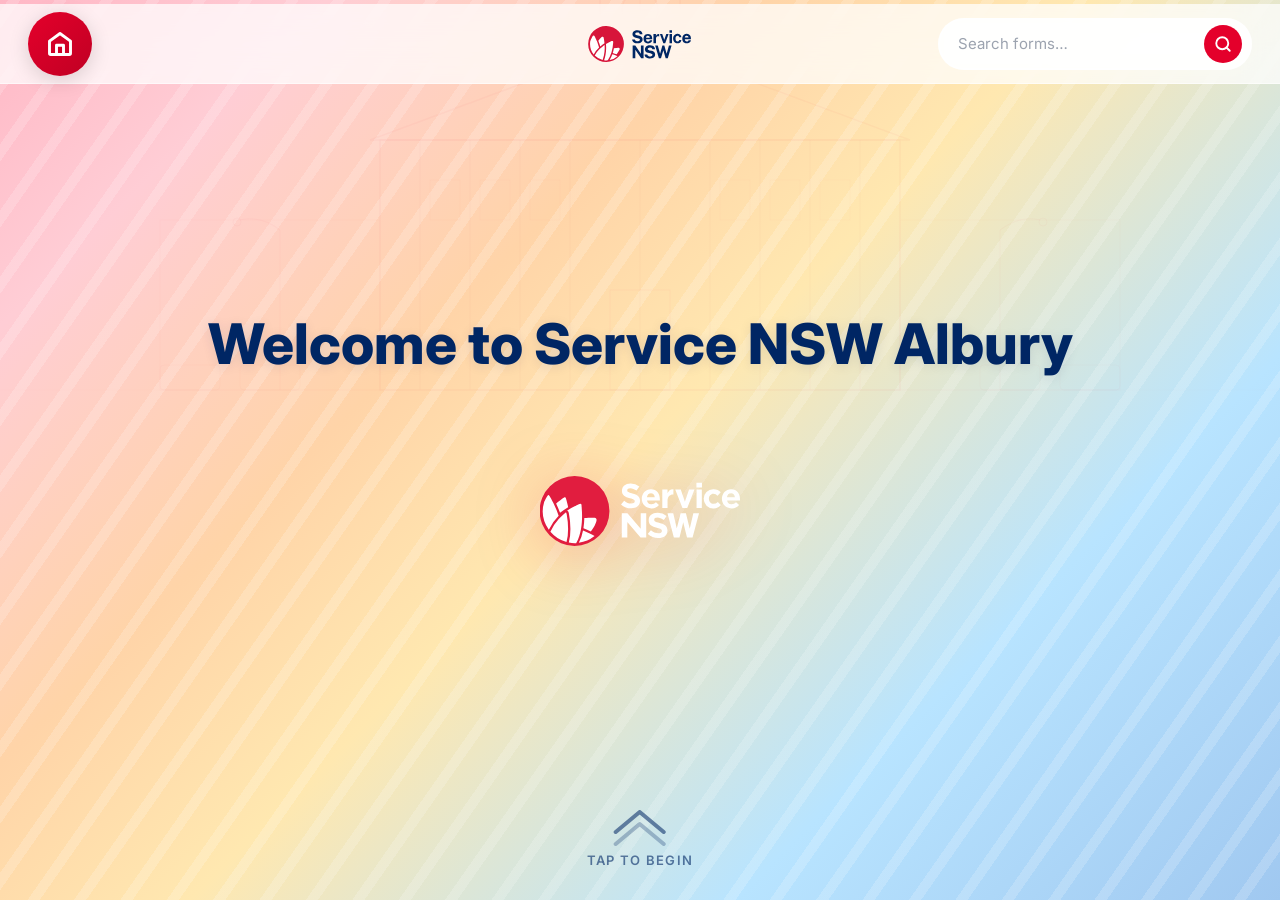
==== index.html @ eb4f303e "Replace hand-drawn SVG logos with official Service NSW assets - assets/service-nsw-logo.svg: compact" ====
<!DOCTYPE html>
<html lang="en">
<head>
  <meta charset="UTF-8">
  <meta name="viewport" content="width=device-width, initial-scale=1.0, maximum-scale=1.0, user-scalable=no">
  <title>Service NSW Kiosk</title>
  <link rel="preconnect" href="https://fonts.googleapis.com">
  <link href="https://fonts.googleapis.com/css2?family=Inter:wght@400;500;600;700;800&display=swap" rel="stylesheet">
  <link rel="stylesheet" href="css/kiosk.css">
</head>
<body class="welcome-page">

  <!-- ── HEADER ── -->
  <header class="kiosk-header">
    <div class="header-left">
      <button class="btn-nav btn-home" onclick="goHome()" aria-label="Home">
        <svg width="22" height="22" viewBox="0 0 24 24" fill="none" stroke="white" stroke-width="2.5" stroke-linecap="round" stroke-linejoin="round">
          <path d="M3 9.5L12 3l9 6.5V20a1 1 0 01-1 1H4a1 1 0 01-1-1V9.5z"/>
          <polyline points="9,21 9,13 15,13 15,21"/>
        </svg>
      </button>
    </div>
    <div class="header-center">
      <div class="nsw-logo-lockup">
        <img src="assets/service-nsw-logo.svg" alt="Service NSW" class="nsw-logo-img" height="36">
      </div>
    </div>
    <div class="header-right">
      <div class="search-bar">
        <input type="text" class="search-input" placeholder="Search forms…" id="welcomeSearch" onkeydown="handleWelcomeSearch(event)">
        <button class="search-btn" onclick="handleWelcomeSearch({key:'Enter'})" aria-label="Search">
          <svg width="18" height="18" viewBox="0 0 24 24" fill="none" stroke="currentColor" stroke-width="2.5" stroke-linecap="round" stroke-linejoin="round">
            <circle cx="11" cy="11" r="8"/><line x1="21" y1="21" x2="16.65" y2="16.65"/>
          </svg>
        </button>
      </div>
    </div>
  </header>

  <!-- ── WELCOME SCREEN ── -->
  <main class="welcome-screen" id="welcomeMain">

    <!-- Landmark SVG background illustration -->
    <div class="landmark-bg" id="landmarkBg">
      <svg class="landmark-svg" viewBox="0 0 1280 500" xmlns="http://www.w3.org/2000/svg" aria-hidden="true">
        <!-- Generic government building / landmark line art -->
        <!-- Main building body -->
        <rect x="380" y="220" width="520" height="250" fill="none" stroke="#E4002B" stroke-width="1.5" opacity="0.25"/>
        <!-- Columns -->
        <line x1="420" y1="220" x2="420" y2="470" stroke="#E4002B" stroke-width="1" opacity="0.2"/>
        <line x1="470" y1="220" x2="470" y2="470" stroke="#E4002B" stroke-width="1" opacity="0.2"/>
        <line x1="520" y1="220" x2="520" y2="470" stroke="#E4002B" stroke-width="1" opacity="0.2"/>
        <line x1="570" y1="220" x2="570" y2="470" stroke="#E4002B" stroke-width="1" opacity="0.2"/>
        <line x1="640" y1="220" x2="640" y2="470" stroke="#E4002B" stroke-width="1" opacity="0.2"/>
        <line x1="710" y1="220" x2="710" y2="470" stroke="#E4002B" stroke-width="1" opacity="0.2"/>
        <line x1="760" y1="220" x2="760" y2="470" stroke="#E4002B" stroke-width="1" opacity="0.2"/>
        <line x1="810" y1="220" x2="810" y2="470" stroke="#E4002B" stroke-width="1" opacity="0.2"/>
        <line x1="860" y1="220" x2="860" y2="470" stroke="#E4002B" stroke-width="1" opacity="0.2"/>
        <!-- Roof / pediment -->
        <polygon points="370,220 640,120 910,220" fill="none" stroke="#E4002B" stroke-width="1.5" opacity="0.25"/>
        <!-- Clock tower -->
        <rect x="600" y="60" width="80" height="60" fill="none" stroke="#E4002B" stroke-width="1.5" opacity="0.3"/>
        <circle cx="640" cy="90" r="18" fill="none" stroke="#E4002B" stroke-width="1.2" opacity="0.3"/>
        <line x1="640" y1="78" x2="640" y2="90" stroke="#E4002B" stroke-width="1" opacity="0.3"/>
        <line x1="640" y1="90" x2="650" y2="90" stroke="#E4002B" stroke-width="1" opacity="0.3"/>
        <rect x="625" y="30" width="30" height="30" fill="none" stroke="#E4002B" stroke-width="1" opacity="0.25"/>
        <polygon points="625,30 640,10 655,30" fill="none" stroke="#E4002B" stroke-width="1" opacity="0.25"/>
        <!-- Windows -->
        <rect x="430" y="260" width="30" height="40" fill="none" stroke="#E4002B" stroke-width="1" opacity="0.18"/>
        <rect x="480" y="260" width="30" height="40" fill="none" stroke="#E4002B" stroke-width="1" opacity="0.18"/>
        <rect x="530" y="260" width="30" height="40" fill="none" stroke="#E4002B" stroke-width="1" opacity="0.18"/>
        <rect x="720" y="260" width="30" height="40" fill="none" stroke="#E4002B" stroke-width="1" opacity="0.18"/>
        <rect x="770" y="260" width="30" height="40" fill="none" stroke="#E4002B" stroke-width="1" opacity="0.18"/>
        <rect x="820" y="260" width="30" height="40" fill="none" stroke="#E4002B" stroke-width="1" opacity="0.18"/>
        <!-- Door -->
        <rect x="610" y="370" width="60" height="100" fill="none" stroke="#E4002B" stroke-width="1.2" opacity="0.25"/>
        <!-- Side wings -->
        <rect x="160" y="300" width="220" height="170" fill="none" stroke="#E4002B" stroke-width="1" opacity="0.15"/>
        <rect x="900" y="300" width="220" height="170" fill="none" stroke="#E4002B" stroke-width="1" opacity="0.15"/>
        <!-- Ground line -->
        <line x1="0" y1="470" x2="1280" y2="470" stroke="#E4002B" stroke-width="1" opacity="0.1"/>
        <!-- Street lamp left -->
        <line x1="280" y1="310" x2="280" y2="470" stroke="#E4002B" stroke-width="1.2" opacity="0.2"/>
        <path d="M280 310 Q260 295 240 300" fill="none" stroke="#E4002B" stroke-width="1.2" opacity="0.2"/>
        <circle cx="237" cy="302" r="4" fill="none" stroke="#E4002B" stroke-width="1" opacity="0.2"/>
        <!-- Street lamp right -->
        <line x1="1000" y1="310" x2="1000" y2="470" stroke="#E4002B" stroke-width="1.2" opacity="0.2"/>
        <path d="M1000 310 Q1020 295 1040 300" fill="none" stroke="#E4002B" stroke-width="1.2" opacity="0.2"/>
        <circle cx="1043" cy="302" r="4" fill="none" stroke="#E4002B" stroke-width="1" opacity="0.2"/>
        <!-- Cars parked -->
        <rect x="160" y="445" width="60" height="25" rx="4" fill="none" stroke="#E4002B" stroke-width="1" opacity="0.15"/>
        <rect x="240" y="445" width="60" height="25" rx="4" fill="none" stroke="#E4002B" stroke-width="1" opacity="0.15"/>
        <rect x="980" y="445" width="60" height="25" rx="4" fill="none" stroke="#E4002B" stroke-width="1" opacity="0.15"/>
        <rect x="1060" y="445" width="60" height="25" rx="4" fill="none" stroke="#E4002B" stroke-width="1" opacity="0.15"/>
      </svg>
    </div>

    <div class="welcome-content">
      <h1 class="welcome-heading" id="welcomeHeading">Welcome to Service NSW</h1>

      <!-- Service NSW large logo -->
      <div class="welcome-logo-wrap">
        <img src="assets/service-nsw-logo-full.svg" alt="Service NSW" class="welcome-logo" width="320">
      </div>
    </div>

    <!-- Swipe up / tap chevron CTA -->
    <div class="chevron-cta" id="chevronCta" onclick="goToCategories()" role="button" tabindex="0" aria-label="Tap to browse forms">
      <svg class="chevron-icon" width="56" height="48" viewBox="0 0 56 48">
        <polyline points="4,32 28,12 52,32" fill="none" stroke="#002664" stroke-width="4" stroke-linecap="round" stroke-linejoin="round"/>
        <polyline points="4,44 28,24 52,44" fill="none" stroke="#002664" stroke-width="4" stroke-linecap="round" stroke-linejoin="round" opacity="0.5"/>
      </svg>
      <span class="chevron-label">Tap to begin</span>
    </div>

  </main>

  <script src="config.js"></script>
  <script src="js/kiosk.js"></script>
  <script>
    // Set branch name from config
    const branchName = (typeof CONFIG !== 'undefined' && CONFIG.branchName) ? CONFIG.branchName : '';
    document.getElementById('welcomeHeading').textContent =
      'Welcome to Service NSW' + (branchName ? ' ' + branchName : '');
    document.title = 'Service NSW Kiosk' + (branchName ? ' — ' + branchName : '');

    // Idle timer — reset to this page after 60s inactivity
    setupIdleTimer(
      (typeof CONFIG !== 'undefined' ? CONFIG.idleTimeoutWelcome : 60000),
      () => { /* already on welcome */ }
    );

    // Swipe up to proceed
    setupSwipeUp(goToCategories);

    // Chevron keyboard
    document.getElementById('chevronCta').addEventListener('keydown', e => {
      if (e.key === 'Enter' || e.key === ' ') goToCategories();
    });

    function goToCategories() {
      window.location.href = 'categories.html';
    }

    function handleWelcomeSearch(e) {
      if (e.key === 'Enter') {
        const q = document.getElementById('welcomeSearch').value.trim();
        if (q) window.location.href = 'categories.html?q=' + encodeURIComponent(q);
        else goToCategories();
      }
    }

    applyRipples();
  </script>
</body>
</html>
---- css/kiosk.css ----
/* ==========================================================================
   kiosk.css — Service NSW Kiosk Touchscreen Styles
   Optimised for 1280×800 landscape touchscreen displays
   Screens: index.html (Welcome), categories.html, forms.html, qr.html
   ========================================================================== */

/* Google Fonts — Inter */
@import url('https://fonts.googleapis.com/css2?family=Inter:wght@400;500;600;700;800;900&display=swap');

/* --------------------------------------------------------------------------
   1. CSS Variables & Reset
   -------------------------------------------------------------------------- */
:root {
  --red:        #E4002B;
  --navy:       #002664;
  --white:      #ffffff;
  --light-gray: #f5f5f5;
  --mid-gray:   #e0e0e0;
  --text-dark:  #1a1a1a;
  --shadow:     0 4px 20px rgba(0,0,0,0.15);
  --shadow-lg:  0 8px 40px rgba(0,0,0,0.22);
  --radius:     16px;
  --radius-sm:  8px;
  --transition: 0.3s ease;

  /* Derived aliases kept for compatibility */
  --radius-card: var(--radius);
  --radius-btn:  28px;
  --gray:        #9CA3AF;
}

*,
*::before,
*::after {
  box-sizing: border-box;
  margin: 0;
  padding: 0;
}

html,
body {
  width: 100vw;
  height: 100vh;
  overflow: hidden;
  font-family: 'Inter', system-ui, -apple-system, sans-serif;
  -webkit-font-smoothing: antialiased;
  -moz-osx-font-smoothing: grayscale;
}

/* --------------------------------------------------------------------------
   2. Gradient Background
   Pastel pink → peach → yellow → sky-blue diagonal,
   with a diagonal semi-transparent stripe ray overlay.
   -------------------------------------------------------------------------- */
body,
.kiosk-bg {
  background:
    /* Diagonal ray/stripe overlay */
    repeating-linear-gradient(
      -55deg,
      transparent          0px,
      transparent          28px,
      rgba(255,255,255,0.18) 28px,
      rgba(255,255,255,0.18) 38px
    ),
    /* Main pastel gradient */
    linear-gradient(
      135deg,
      #FFB7C5  0%,
      #FFCDD5 15%,
      #FFD4A8 35%,
      #FFE8B0 50%,
      #B8E4FF 75%,
      #A0C8F0 100%
    );
}

.kiosk-bg {
  position: fixed;
  inset: 0;
  z-index: -1;
}

/* --------------------------------------------------------------------------
   3. Idle Countdown Bar
   Full-width thin red progress bar pinned to the very top of the viewport.
   JS sets --idle-pct (0–100) to drive the shrink animation.
   -------------------------------------------------------------------------- */
.idle-bar {
  position: fixed;
  top: 0;
  left: 0;
  right: 0;
  height: 4px;
  background: rgba(0,0,0,0.08);
  z-index: 9999;
  overflow: hidden;
}

.idle-bar-fill {
  height: 100%;
  background: var(--red);
  width: 100%;                         /* JS shrinks this via inline style    */
  transition: width linear;
  border-radius: 0 2px 2px 0;
}

/* --------------------------------------------------------------------------
   4. Header
   Fixed frosted-glass bar: left nav group | centre logo | right search
   -------------------------------------------------------------------------- */
.kiosk-header {
  position: fixed;
  top: 4px;            /* sits below the idle bar */
  left: 0;
  right: 0;
  height: 80px;
  display: flex;
  align-items: center;
  justify-content: space-between;
  padding: 0 28px;
  background: rgba(255,255,255,0.72);
  backdrop-filter: blur(16px);
  -webkit-backdrop-filter: blur(16px);
  border-bottom: 1px solid rgba(255,255,255,0.55);
  z-index: 500;
}

/* Left cluster: home + back */
.header-left {
  display: flex;
  gap: 12px;
  align-items: center;
  flex: 1;
}

/* --------------------------------------------------------------------------
   5. Nav Buttons (.btn-nav)
   64 px red circles with white SVG icon + ripple effect
   -------------------------------------------------------------------------- */
.btn-nav {
  width: 64px;
  height: 64px;
  border-radius: 50%;
  background: linear-gradient(135deg, #E4002B 0%, #c00023 100%);
  border: none;
  cursor: pointer;
  display: flex;
  align-items: center;
  justify-content: center;
  box-shadow: var(--shadow);
  transition: transform var(--transition), filter var(--transition);
  position: relative;
  overflow: hidden;
  flex-shrink: 0;
  /* Minimum 48 px touch target already exceeded by 64 px size */
}

.btn-nav:hover  { filter: brightness(1.12); }
.btn-nav:active { transform: scale(0.91); }

.btn-nav svg {
  width: 28px;
  height: 28px;
  fill: none;
  stroke: #ffffff;
  stroke-width: 2.5;
  stroke-linecap: round;
  stroke-linejoin: round;
  pointer-events: none;
  flex-shrink: 0;
}

/* House icon (home button) — inline SVG path provided in HTML */
/* Arrow-left icon (back button) — inline SVG path provided in HTML */

/* --------------------------------------------------------------------------
   6. Header Centre — Service NSW Logo + wordmark
   -------------------------------------------------------------------------- */
.header-logo {
  position: absolute;
  left: 50%;
  transform: translateX(-50%);
  display: flex;
  align-items: center;
  gap: 14px;
  pointer-events: none;   /* clicks pass through to underlying header buttons */
}

.header-logo .logo-circle {
  width: 52px;
  height: 52px;
  flex-shrink: 0;
}

.header-logo .logo-text {
  display: flex;
  flex-direction: column;
  line-height: 1.15;
}

.header-logo .logo-text .logo-service {
  font-size: 11px;
  font-weight: 600;
  color: var(--navy);
  text-transform: uppercase;
  letter-spacing: 0.08em;
}

.header-logo .logo-text .logo-nsw {
  font-size: 22px;
  font-weight: 800;
  color: var(--navy);
  letter-spacing: -0.01em;
}

/* --------------------------------------------------------------------------
   7. Search Bar (.search-bar)
   Pill-shaped glass input with search icon button
   -------------------------------------------------------------------------- */
.search-bar {
  display: flex;
  align-items: center;
  background: rgba(255,255,255,0.82);
  backdrop-filter: blur(8px);
  -webkit-backdrop-filter: blur(8px);
  border: 2px solid rgba(255,255,255,0.65);
  border-radius: 28px;
  padding: 0 8px 0 18px;
  gap: 6px;
  min-width: 300px;
  flex-shrink: 0;
  transition: border-color var(--transition), box-shadow var(--transition);
}

.search-bar:focus-within {
  border-color: var(--navy);
  box-shadow: 0 0 0 3px rgba(0,38,100,0.12);
}

.search-bar input {
  flex: 1;
  height: 48px;
  border: none;
  background: transparent;
  font-size: 15px;
  font-family: inherit;
  color: var(--navy);
  outline: none;
}

.search-bar input::placeholder {
  color: var(--gray);
}

/* Circular red search icon button */
.search-btn {
  width: 38px;
  height: 38px;
  border-radius: 50%;
  background: var(--red);
  border: none;
  cursor: pointer;
  display: flex;
  align-items: center;
  justify-content: center;
  flex-shrink: 0;
  transition: filter var(--transition);
}

.search-btn:hover  { filter: brightness(1.12); }
.search-btn:active { transform: scale(0.93); }

.search-btn svg {
  width: 18px;
  height: 18px;
  stroke: white;
  fill: none;
  stroke-width: 2.5;
  stroke-linecap: round;
  stroke-linejoin: round;
}

/* --------------------------------------------------------------------------
   8. Screen Container
   Fills the viewport below the fixed header; overflow-y scroll
   -------------------------------------------------------------------------- */
.screen {
  position: absolute;
  inset: 0;
  padding-top: 84px;   /* header height (80) + idle bar (4) */
  overflow-y: auto;
  overflow-x: hidden;
  scrollbar-width: thin;
  scrollbar-color: rgba(0,38,100,0.2) transparent;
  animation: screen-fade-in 0.32s ease both;
}

.screen::-webkit-scrollbar       { width: 6px; }
.screen::-webkit-scrollbar-track { background: transparent; }
.screen::-webkit-scrollbar-thumb {
  background: rgba(0,38,100,0.2);
  border-radius: 3px;
}

/* --------------------------------------------------------------------------
   9. Screen Fade-in & Slide Transitions
   -------------------------------------------------------------------------- */
@keyframes screen-fade-in {
  from {
    opacity: 0;
    transform: translateY(18px);
  }
  to {
    opacity: 1;
    transform: translateY(0);
  }
}

/* JS adds .slide-out-left / .slide-in-right for forward navigation,
   .slide-out-right / .slide-in-left for back navigation. */
@keyframes slide-out-left {
  to { opacity: 0; transform: translateX(-60px); }
}
@keyframes slide-in-right {
  from { opacity: 0; transform: translateX(60px); }
  to   { opacity: 1; transform: translateX(0); }
}
@keyframes slide-out-right {
  to { opacity: 0; transform: translateX(60px); }
}
@keyframes slide-in-left {
  from { opacity: 0; transform: translateX(-60px); }
  to   { opacity: 1; transform: translateX(0); }
}

.screen.slide-out-left  { animation: slide-out-left  0.28s ease forwards; }
.screen.slide-in-right  { animation: slide-in-right  0.28s ease forwards; }
.screen.slide-out-right { animation: slide-out-right 0.28s ease forwards; }
.screen.slide-in-left   { animation: slide-in-left   0.28s ease forwards; }

/* ============================================================
   SCREEN 1 — WELCOME
   ============================================================ */

/* --------------------------------------------------------------------------
   10. Welcome Screen Layout
   -------------------------------------------------------------------------- */
.welcome-screen {
  height: 100%;
  display: flex;
  flex-direction: column;
  align-items: center;
  justify-content: center;
  text-align: center;
  padding: 24px 40px;
  position: relative;
  gap: 0;
}

.welcome-tagline {
  font-size: 15px;
  font-weight: 600;
  color: var(--navy);
  text-transform: uppercase;
  letter-spacing: 0.12em;
  margin-bottom: 12px;
  opacity: 0.7;
}

.welcome-heading {
  font-size: 3.5rem;   /* 56px at default */
  font-weight: 800;
  color: var(--navy);
  line-height: 1.12;
  margin-bottom: 36px;
  text-shadow: 0 2px 12px rgba(0,38,100,0.10);
}

/* Large logo + decorative landmark SVG */
.welcome-logo-wrap {
  position: relative;
  width: 200px;
  height: 200px;
  display: flex;
  align-items: center;
  justify-content: center;
  margin-bottom: 40px;
}

/* Landmark / Sydney skyline decorative SVG — positioned behind logo */
.landmark-svg {
  position: absolute;
  inset: -80px;
  width: calc(100% + 160px);
  opacity: 0.14;
  pointer-events: none;
}

.welcome-logo-wrap .main-logo {
  width: 200px;
  height: 200px;
  position: relative;
  z-index: 1;
}

.welcome-cta {
  font-size: 20px;
  font-weight: 600;
  color: var(--navy);
  margin-bottom: 20px;
  opacity: 0.8;
}

/* --------------------------------------------------------------------------
   11. Chevron Bounce Animation
   -------------------------------------------------------------------------- */
.chevron-container {
  position: absolute;
  bottom: 28px;
  left: 50%;
  transform: translateX(-50%);
  display: flex;
  flex-direction: column;
  align-items: center;
  gap: 6px;
  cursor: pointer;
  animation: bounce-up 1.6s ease-in-out infinite;
}

.chevron-label {
  font-size: 13px;
  font-weight: 600;
  color: var(--navy);
  opacity: 0.6;
  text-transform: uppercase;
  letter-spacing: 0.1em;
  margin-bottom: 4px;
}

.chevron-arrow {
  width: 36px;
  height: 36px;
  border-left: 4px solid var(--navy);
  border-bottom: 4px solid var(--navy);
  transform: rotate(-45deg);
  opacity: 0.55;
  border-radius: 0 0 0 4px;
}

/* Stagger opacity for the two chevrons */
.chevron-arrow:first-of-type  { opacity: 0.35; }
.chevron-arrow:last-of-type   { opacity: 0.65; }

@keyframes bounce-up {
  0%, 100% { transform: translateX(-50%) translateY(0px); }
  50%       { transform: translateX(-50%) translateY(-10px); }
}

/* ============================================================
   SCREEN 2 — CATEGORIES
   ============================================================ */

/* --------------------------------------------------------------------------
   12. Categories Screen Layout
   -------------------------------------------------------------------------- */
.categories-screen {
  padding: 20px 28px 32px;
}

.section-title {
  font-size: 20px;
  font-weight: 700;
  color: var(--navy);
  margin-bottom: 14px;
}

/* --------------------------------------------------------------------------
   13. Frequently-Used Strip — horizontal scroll row
   -------------------------------------------------------------------------- */
.frequent-forms {
  display: flex;
  gap: 14px;
  overflow-x: auto;
  padding-bottom: 10px;
  margin-bottom: 28px;
  scrollbar-width: none;
}
.frequent-forms::-webkit-scrollbar { display: none; }

/* Individual frequently-used chip card */
.frequent-card {
  flex-shrink: 0;
  width: 190px;
  background: var(--navy);
  border-radius: 14px;
  padding: 16px;
  cursor: pointer;
  transition: transform var(--transition), box-shadow var(--transition);
  position: relative;
  overflow: hidden;
  box-shadow: var(--shadow);
  min-height: 48px;   /* touch target */
}

.frequent-card:hover {
  transform: translateY(-5px);
  box-shadow: var(--shadow-lg);
}

/* Red usage-count badge (top-right) */
.frequent-badge {
  position: absolute;
  top: 10px;
  right: 10px;
  background: var(--red);
  color: white;
  font-size: 11px;
  font-weight: 700;
  padding: 2px 8px;
  border-radius: 20px;
  line-height: 1.5;
}

.frequent-card-title {
  font-size: 13px;
  font-weight: 600;
  color: white;
  display: -webkit-box;
  -webkit-line-clamp: 3;
  -webkit-box-orient: vertical;
  overflow: hidden;
  line-height: 1.4;
  padding-right: 36px;   /* avoid overlap with badge */
}

.frequent-card-cat {
  font-size: 11px;
  color: rgba(255,255,255,0.55);
  margin-top: 6px;
}

/* --------------------------------------------------------------------------
   14. Category Grid — 4 columns
   -------------------------------------------------------------------------- */
.category-grid {
  display: grid;
  grid-template-columns: repeat(4, 1fr);
  gap: 20px;
}

/* --------------------------------------------------------------------------
   15. Category Card
   -------------------------------------------------------------------------- */
.category-card {
  background: var(--navy);
  border-radius: var(--radius);
  overflow: hidden;
  cursor: pointer;
  min-height: 200px;
  display: flex;
  flex-direction: column;
  box-shadow: var(--shadow);
  transition: transform var(--transition), box-shadow var(--transition);
  position: relative;
}

.category-card:hover {
  transform: translateY(-7px);
  box-shadow: var(--shadow-lg);
}

/* Decorative wavy/dotted pattern area at the top of each card */
.card-deco {
  height: 88px;
  position: relative;
  overflow: hidden;
  flex-shrink: 0;
  /* SVG wavy pattern as a CSS background — rendered purely in CSS */
  background-image: url("data:image/svg+xml,%3Csvg xmlns='http://www.w3.org/2000/svg' width='200' height='88'%3E%3Cg fill='none' stroke='rgba(255,255,255,0.22)' stroke-width='2'%3E%3Cpath d='M0 22 Q25 10 50 22 Q75 34 100 22 Q125 10 150 22 Q175 34 200 22'/%3E%3Cpath d='M0 42 Q25 30 50 42 Q75 54 100 42 Q125 30 150 42 Q175 54 200 42'/%3E%3Cpath d='M0 62 Q25 50 50 62 Q75 74 100 62 Q125 50 150 62 Q175 74 200 62'/%3E%3Cpath d='M0 82 Q25 70 50 82 Q75 94 100 82 Q125 70 150 82 Q175 94 200 82'/%3E%3C/g%3E%3Cg fill='rgba(255,255,255,0.12)'%3E%3Ccircle cx='20' cy='16' r='3'/%3E%3Ccircle cx='60' cy='8' r='2'/%3E%3Ccircle cx='100' cy='16' r='3'/%3E%3Ccircle cx='140' cy='8' r='2'/%3E%3Ccircle cx='180' cy='16' r='3'/%3E%3Ccircle cx='40' cy='32' r='2'/%3E%3Ccircle cx='80' cy='28' r='3'/%3E%3Ccircle cx='120' cy='32' r='2'/%3E%3Ccircle cx='160' cy='28' r='3'/%3E%3C/g%3E%3C/svg%3E");
  background-repeat: repeat-x;
  background-position: center;
  background-color: rgba(255,255,255,0.06);
}

/* Card content */
.card-body {
  padding: 16px 20px 0;
  flex: 1;
  display: flex;
  flex-direction: column;
}

.card-icon {
  font-size: 2rem;
  line-height: 1;
  margin-bottom: 10px;
}

.card-title {
  font-size: 15px;
  font-weight: 700;
  color: white;
  text-transform: uppercase;
  letter-spacing: 0.04em;
  line-height: 1.3;
  flex: 1;
}

/* Red "Browse" CTA button — full width, inside card bottom */
.browse-btn {
  display: block;
  margin: 14px 16px 16px;
  padding: 0 16px;
  height: 52px;
  line-height: 52px;
  background: var(--red);
  color: white;
  border: none;
  border-radius: var(--radius-btn);
  font-size: 14px;
  font-weight: 700;
  cursor: pointer;
  text-align: center;
  font-family: inherit;
  transition: filter var(--transition);
  position: relative;
  overflow: hidden;
  letter-spacing: 0.02em;
  flex-shrink: 0;
}

.browse-btn:hover  { filter: brightness(1.12); }
.browse-btn:active { filter: brightness(0.92); }

/* ============================================================
   SCREEN 3 — FORM LIST
   ============================================================ */

/* --------------------------------------------------------------------------
   16. Forms Screen Layout
   -------------------------------------------------------------------------- */
.forms-screen {
  padding: 20px 28px 32px;
}

/* --------------------------------------------------------------------------
   17. Form Cards — white bg, navy left border, horizontal layout
   -------------------------------------------------------------------------- */
.forms-list {
  display: flex;
  flex-direction: column;
  gap: 14px;
  margin-top: 16px;
}

.form-card {
  background: white;
  border-radius: var(--radius);
  border-left: 4px solid var(--navy);
  padding: 20px 20px 20px 24px;
  display: flex;
  align-items: center;
  gap: 20px;
  box-shadow: var(--shadow);
  cursor: pointer;
  transition: transform var(--transition), box-shadow var(--transition);
  min-height: 80px;
}

.form-card:hover {
  transform: translateX(4px);
  box-shadow: var(--shadow-lg);
}

.form-card-info {
  flex: 1;
  min-width: 0;
}

.form-name {
  font-size: 16px;
  font-weight: 700;
  color: var(--navy);
  line-height: 1.3;
  margin-bottom: 4px;
}

.form-cat {
  font-size: 13px;
  color: var(--gray);
  font-weight: 500;
}

/* Red "Start Form" button */
.start-btn {
  flex-shrink: 0;
  min-width: 160px;
  height: 52px;
  padding: 0 24px;
  background: var(--red);
  color: white;
  border: none;
  border-radius: var(--radius-btn);
  font-size: 15px;
  font-weight: 700;
  cursor: pointer;
  font-family: inherit;
  transition: filter var(--transition), transform var(--transition);
  position: relative;
  overflow: hidden;
  white-space: nowrap;
}

.start-btn:hover  { filter: brightness(1.12); }
.start-btn:active { transform: scale(0.95); }

/* ============================================================
   SCREEN 4 — QR SCREEN
   ============================================================ */

/* --------------------------------------------------------------------------
   18. QR Screen Layout
   -------------------------------------------------------------------------- */
.qr-screen {
  height: 100%;
  display: flex;
  flex-direction: column;
  align-items: center;
  justify-content: center;
  padding: 24px 40px;
  text-align: center;
  gap: 0;
}

.qr-title {
  font-size: 2rem;
  font-weight: 800;
  color: var(--navy);
  margin-bottom: 6px;
  line-height: 1.2;
}

.qr-subtitle {
  font-size: 16px;
  color: var(--navy);
  opacity: 0.65;
  margin-bottom: 28px;
  font-weight: 500;
}

/* White card containing the QR code */
.qr-container {
  background: white;
  border-radius: 24px;
  padding: 40px;
  box-shadow: var(--shadow-lg);
  margin-bottom: 24px;
  display: inline-flex;
  flex-direction: column;
  align-items: center;
  gap: 16px;
}

/* QR image — 300×300 */
.qr-container img,
.qr-container canvas,
.qr-image {
  width: 300px;
  height: 300px;
  border-radius: var(--radius-sm);
  display: block;
}

/* Form name badge above the QR */
.qr-form-badge {
  background: var(--navy);
  color: white;
  padding: 8px 22px;
  border-radius: 20px;
  font-size: 14px;
  font-weight: 600;
}

.qr-instructions {
  font-size: 17px;
  font-weight: 600;
  color: var(--navy);
  margin-top: 4px;
}

.qr-secondary {
  font-size: 14px;
  color: rgba(0,38,100,0.55);
}

/* --------------------------------------------------------------------------
   19. Touch Ripple Effect
   JS injects a <span class="ripple"> at the tap point.
   -------------------------------------------------------------------------- */
.btn-nav,
.browse-btn,
.start-btn,
.frequent-card,
.category-card {
  position: relative;
  overflow: hidden;
}

.ripple {
  position: absolute;
  border-radius: 50%;
  background: rgba(255,255,255,0.4);
  transform: scale(0);
  animation: ripple-anim 0.6s linear;
  pointer-events: none;
}

@keyframes ripple-anim {
  to {
    transform: scale(4);
    opacity: 0;
  }
}

/* --------------------------------------------------------------------------
   20. Breadcrumb
   -------------------------------------------------------------------------- */
.breadcrumb {
  font-size: 13px;
  color: rgba(0,38,100,0.55);
  margin-bottom: 6px;
  font-weight: 500;
}

.breadcrumb span {
  opacity: 0.7;
  margin: 0 6px;
}

/* --------------------------------------------------------------------------
   21. Page / Section Title
   -------------------------------------------------------------------------- */
.page-title {
  font-size: 28px;
  font-weight: 800;
  color: var(--navy);
  margin-bottom: 4px;
}

/* --------------------------------------------------------------------------
   22. Search Highlight
   Applied around text matched in the live search
   -------------------------------------------------------------------------- */
.search-highlight {
  background: rgba(228,0,43,0.15);
  border-radius: 3px;
  padding: 0 2px;
}

/* --------------------------------------------------------------------------
   23. Empty / No-Results States
   -------------------------------------------------------------------------- */
.empty-state,
.no-results {
  text-align: center;
  padding: 60px 20px;
  color: var(--navy);
  opacity: 0.45;
}

.no-results {
  font-size: 18px;
  font-weight: 600;
}

/* ==========================================================================
   PATCH — HTML/CSS class name reconciliation
   Aliases to match the actual class names used in the HTML files.
   ========================================================================== */

/* ── Scrollable main areas (replicate .screen behaviour) ─────────────────── */
.categories-main,
.forms-main,
.qr-main {
  position: absolute;
  inset: 0;
  padding-top: 88px;   /* 4px idle-bar + 80px header + 4px gap */
  overflow-y: auto;
  overflow-x: hidden;
  scrollbar-width: thin;
  scrollbar-color: rgba(0,38,100,0.2) transparent;
  animation: screen-fade-in 0.32s ease both;
}
.categories-main::-webkit-scrollbar,
.forms-main::-webkit-scrollbar,
.qr-main::-webkit-scrollbar { width: 6px; }
.categories-main::-webkit-scrollbar-track,
.forms-main::-webkit-scrollbar-track,
.qr-main::-webkit-scrollbar-track { background: transparent; }
.categories-main::-webkit-scrollbar-thumb,
.forms-main::-webkit-scrollbar-thumb,
.qr-main::-webkit-scrollbar-thumb { background: rgba(0,38,100,0.18); border-radius: 4px; }

/* Allow body to scroll on these pages (overrides global overflow:hidden) */
.categories-page,
.forms-page,
.qr-page {
  overflow: hidden;   /* body stays locked; only .main scrolls */
}

/* ── Categories page padding ─────────────────────────────────────────────── */
.categories-main { padding-left: 28px; padding-right: 28px; padding-bottom: 32px; }
.forms-main      { padding-left: 28px; padding-right: 28px; padding-bottom: 32px; }

/* ── Header logo lockup (HTML uses .nsw-logo-lockup / .nsw-logo-icon) ────── */
.nsw-logo-lockup {
  display: flex;
  align-items: center;
  gap: 14px;
}
.nsw-logo-icon {
  width: 52px;
  height: 52px;
  flex-shrink: 0;
}
.nsw-logo-text {
  font-size: 15px;
  font-weight: 600;
  color: var(--navy);
  line-height: 1.2;
}
.header-center {
  position: absolute;
  left: 50%;
  transform: translateX(-50%);
}

/* ── Frequently-used strip ───────────────────────────────────────────────── */
.frequent-row {
  display: flex;
  gap: 14px;
  overflow-x: auto;
  padding-bottom: 10px;
  scrollbar-width: none;
}
.frequent-row::-webkit-scrollbar { display: none; }

.frequent-section { margin-bottom: 28px; }

.frequent-card .frequent-name {
  font-size: 13px;
  font-weight: 600;
  color: white;
  display: -webkit-box;
  -webkit-line-clamp: 3;
  -webkit-box-orient: vertical;
  overflow: hidden;
  line-height: 1.4;
}
.frequent-card .frequent-cat {
  font-size: 11px;
  color: rgba(255,255,255,0.55);
  margin-top: 6px;
}

/* ── Category card internals (HTML puts icon/title directly in .category-card) */
.category-card { padding-bottom: 0; }
.card-count {
  font-size: 12px;
  color: rgba(255,255,255,0.55);
  font-weight: 500;
  padding: 0 20px;
  margin-bottom: 6px;
}
.category-card .card-icon { padding: 16px 20px 0; }
.category-card .card-title { padding: 6px 20px 0; }

/* ── Form list cards (forms.html uses .form-card-deco, .form-card-body etc.) */
.form-card-deco {
  width: 6px;
  flex-shrink: 0;
  align-self: stretch;
  background: var(--navy);
  border-radius: 4px 0 0 4px;
  margin-right: 8px;
}
.form-card-body {
  flex: 1;
  min-width: 0;
}
.form-card-name {
  font-size: 16px;
  font-weight: 700;
  color: var(--navy);
  line-height: 1.3;
  margin-bottom: 4px;
}
.form-card-catalogue {
  font-size: 13px;
  color: var(--gray);
  font-weight: 500;
}

/* ── Forms page header bar ───────────────────────────────────────────────── */
.forms-header-bar {
  display: flex;
  align-items: baseline;
  gap: 12px;
  margin-bottom: 16px;
}
.forms-category-title {
  font-size: 22px;
  font-weight: 800;
  color: var(--navy);
  flex: 1;
}
.forms-count {
  font-size: 14px;
  color: var(--gray);
  font-weight: 500;
}
.forms-grid {
  display: flex;
  flex-direction: column;
  gap: 14px;
}

/* ── Search results grid ─────────────────────────────────────────────────── */
.search-results-grid {
  display: grid;
  grid-template-columns: repeat(3, 1fr);
  gap: 16px;
  margin-top: 8px;
}
.search-result-card {
  background: white;
  border-radius: var(--radius);
  padding: 18px 20px;
  box-shadow: var(--shadow);
  display: flex;
  flex-direction: column;
  gap: 6px;
}
.search-result-category { border-top: 4px solid var(--navy); }
.sr-type { font-size: 11px; font-weight: 700; color: var(--red); text-transform: uppercase; letter-spacing: 0.08em; }
.sr-name { font-size: 15px; font-weight: 700; color: var(--navy); line-height: 1.3; }
.sr-count,.sr-cat { font-size: 13px; color: var(--gray); }
.sr-catalogue { font-size: 12px; font-weight: 600; color: var(--red); }
.browse-btn.small,.start-btn.small {
  margin-top: 8px;
  height: 40px;
  line-height: 40px;
  font-size: 13px;
  padding: 0 14px;
}

/* ── QR screen ───────────────────────────────────────────────────────────── */
.qr-main {
  display: flex;
  flex-direction: column;
  align-items: center;
  justify-content: flex-start;
  padding-left: 40px;
  padding-right: 40px;
  padding-bottom: 24px;
  text-align: center;
}
.qr-card {
  background: white;
  border-radius: 28px;
  padding: 32px 40px 28px;
  box-shadow: var(--shadow-lg);
  max-width: 680px;
  width: 100%;
  margin: 0 auto;
}
.qr-card-top { margin-bottom: 20px; }
.qr-form-name {
  font-size: 22px;
  font-weight: 800;
  color: var(--navy);
  line-height: 1.25;
  margin-bottom: 6px;
}
.qr-catalogue {
  display: inline-block;
  background: var(--navy);
  color: white;
  font-size: 13px;
  font-weight: 600;
  padding: 4px 16px;
  border-radius: 20px;
}
.qr-code-wrap {
  display: flex;
  flex-direction: column;
  align-items: center;
  gap: 10px;
  margin-bottom: 24px;
}
.qr-code-container {
  width: 280px;
  height: 280px;
  display: flex;
  align-items: center;
  justify-content: center;
}
.qr-code-container img,
.qr-code-container canvas {
  border-radius: var(--radius-sm);
}
.qr-url-hint {
  font-size: 11px;
  color: var(--gray);
  word-break: break-all;
  max-width: 320px;
}
.qr-instructions {
  display: flex;
  flex-direction: row;
  gap: 16px;
  text-align: left;
}
.qr-step {
  flex: 1;
  display: flex;
  align-items: flex-start;
  gap: 12px;
  background: rgba(0,38,100,0.04);
  border-radius: 12px;
  padding: 14px 16px;
}
.qr-step-num {
  width: 32px;
  height: 32px;
  border-radius: 50%;
  background: var(--navy);
  color: white;
  font-size: 15px;
  font-weight: 800;
  display: flex;
  align-items: center;
  justify-content: center;
  flex-shrink: 0;
}
.qr-step p {
  font-size: 14px;
  font-weight: 500;
  color: var(--navy);
  line-height: 1.45;
  margin-top: 4px;
}
.qr-reset-bar {
  width: 100%;
  max-width: 680px;
  height: 6px;
  background: rgba(0,38,100,0.1);
  border-radius: 4px;
  margin-top: 20px;
  overflow: hidden;
}
.qr-reset-progress {
  height: 100%;
  background: var(--red);
  border-radius: 4px;
  width: 0%;
  transition: width 1s linear;
}
.qr-reset-hint {
  font-size: 13px;
  color: var(--gray);
  font-weight: 500;
  margin-top: 8px;
}

/* ── Welcome screen extras ───────────────────────────────────────────────── */
.welcome-screen {
  padding-top: 88px;   /* clear fixed header */
}
.landmark-bg {
  position: absolute;
  inset: 0;
  overflow: hidden;
  pointer-events: none;
  z-index: 0;
}
.landmark-bg .landmark-svg {
  position: absolute;
  bottom: 0;
  left: 0;
  width: 100%;
  height: auto;
  opacity: 0.12;
}
.welcome-content {
  position: relative;
  z-index: 1;
  display: flex;
  flex-direction: column;
  align-items: center;
}
.welcome-logo {
  width: 200px;
  height: 200px;
  position: relative;
  z-index: 1;
  filter: drop-shadow(0 8px 32px rgba(228,0,43,0.25));
}
/* Chevron CTA — alias for .chevron-container */
.chevron-cta {
  position: absolute;
  bottom: 28px;
  left: 50%;
  transform: translateX(-50%);
  display: flex;
  flex-direction: column;
  align-items: center;
  gap: 4px;
  cursor: pointer;
  animation: bounce-up 1.6s ease-in-out infinite;
  z-index: 1;
}
.chevron-icon {
  width: 56px;
  height: 48px;
  opacity: 0.55;
}
.welcome-subtitle {
  font-size: 18px;
  font-weight: 500;
  color: var(--navy);
  opacity: 0.65;
  margin-bottom: 28px;
  margin-top: 8px;
}
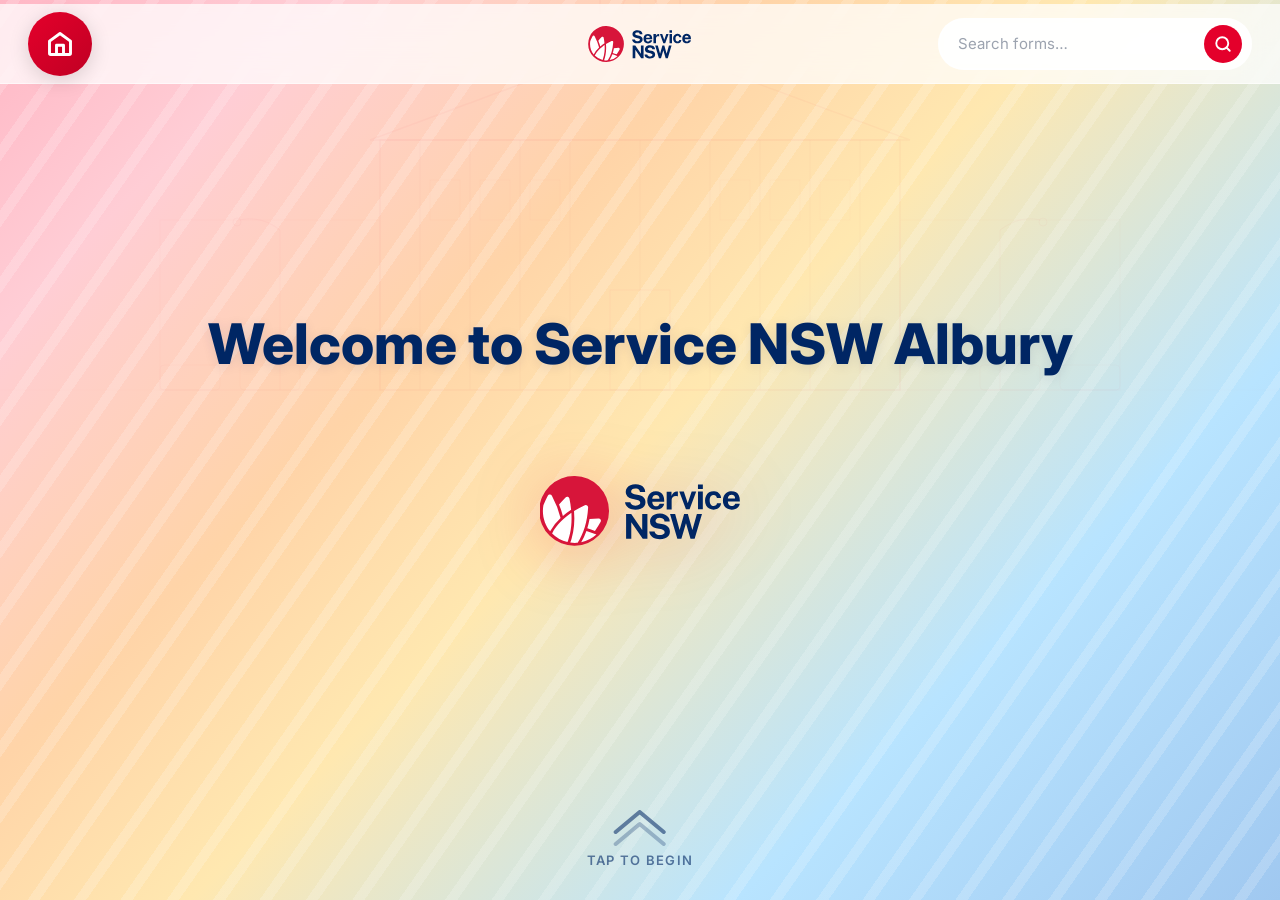
==== commit 60535d82: "Fix welcome screen logo: use navy-text SVG instead of white-text variant The full logo (service-nsw-" ====
--- a/index.html
+++ b/index.html
@@ -100,7 +100,7 @@
 
       <!-- Service NSW large logo -->
       <div class="welcome-logo-wrap">
-        <img src="assets/service-nsw-logo-full.svg" alt="Service NSW" class="welcome-logo" width="320">
+        <img src="assets/service-nsw-logo.svg" alt="Service NSW" class="welcome-logo" width="360">
       </div>
     </div>
 
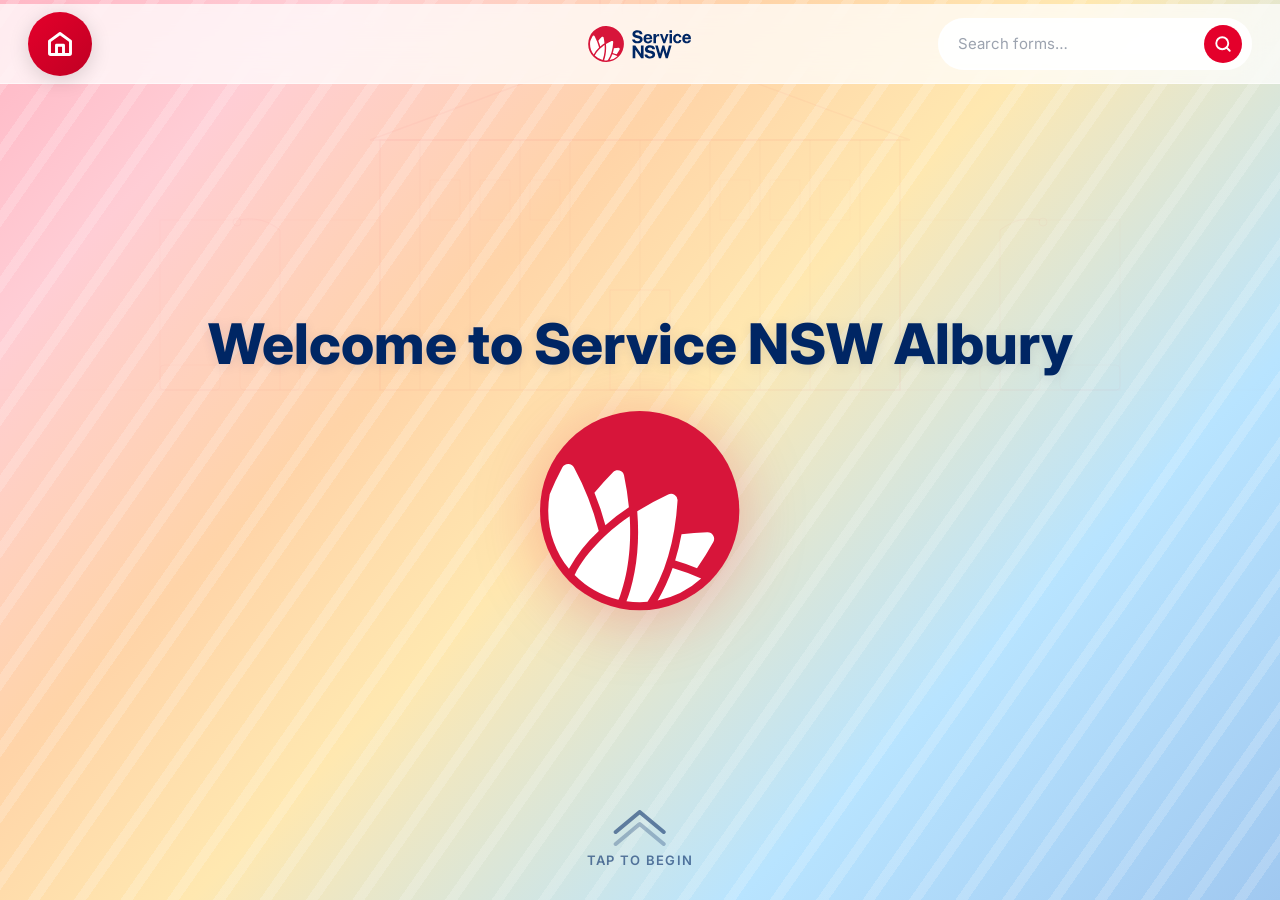
==== commit aa3ce340: "Welcome screen: show waratah ball only, no text Use the circle-only favicon.svg at 280px for the lar" ====
--- a/index.html
+++ b/index.html
@@ -4,6 +4,7 @@
   <meta charset="UTF-8">
   <meta name="viewport" content="width=device-width, initial-scale=1.0, maximum-scale=1.0, user-scalable=no">
   <title>Service NSW Kiosk</title>
+  <link rel="icon" type="image/svg+xml" href="assets/favicon.svg">
   <link rel="preconnect" href="https://fonts.googleapis.com">
   <link href="https://fonts.googleapis.com/css2?family=Inter:wght@400;500;600;700;800&display=swap" rel="stylesheet">
   <link rel="stylesheet" href="css/kiosk.css">
@@ -100,7 +101,7 @@
 
       <!-- Service NSW large logo -->
       <div class="welcome-logo-wrap">
-        <img src="assets/service-nsw-logo.svg" alt="Service NSW" class="welcome-logo" width="360">
+        <img src="assets/favicon.svg" alt="Service NSW" class="welcome-logo" width="280">
       </div>
     </div>
 
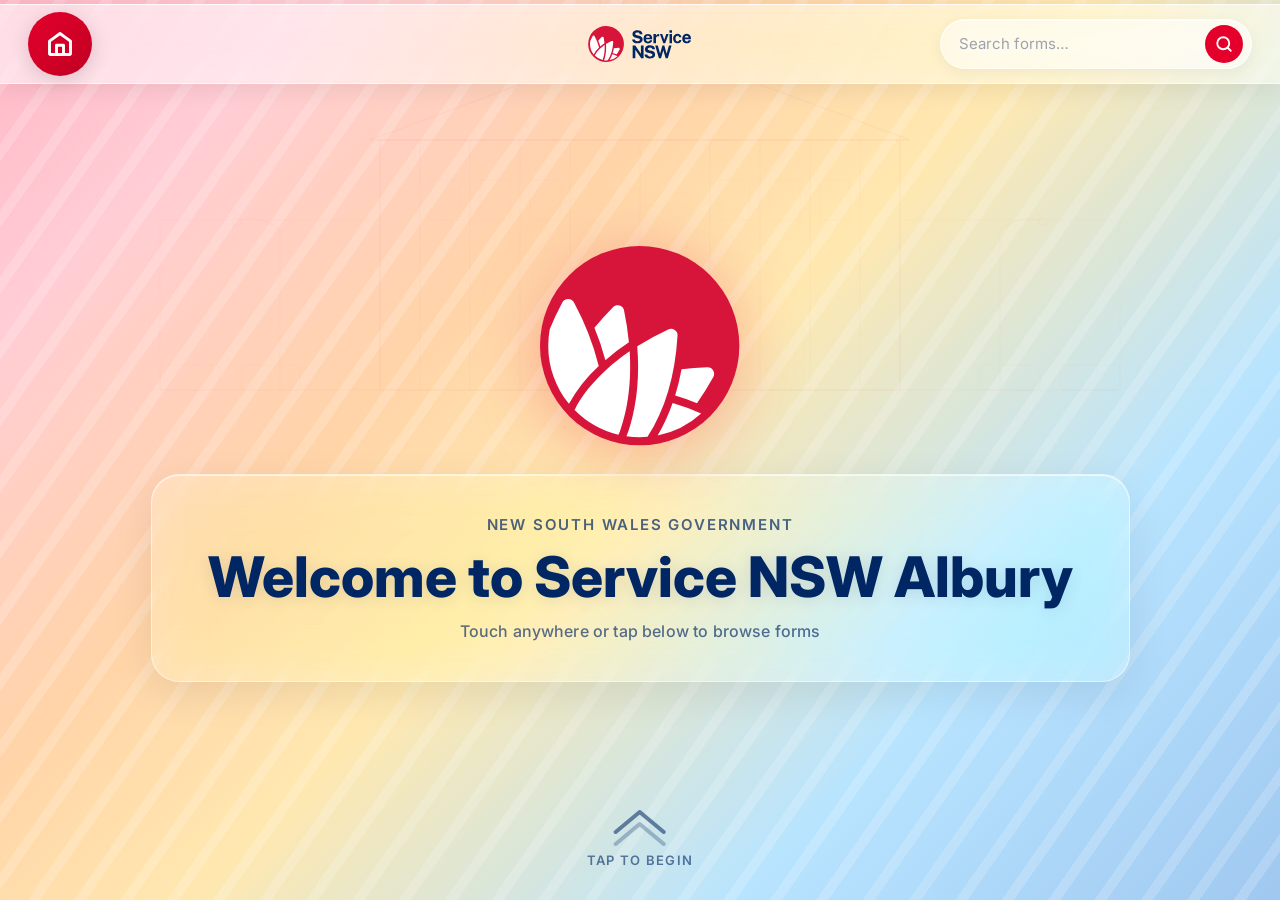
==== commit d0edf57b: "Apply Apple Liquid Glass design across all pages - kiosk.css: header, search bar, category cards, fr" ====
--- a/index.html
+++ b/index.html
@@ -96,13 +96,15 @@
       </svg>
     </div>
 
-    <div class="welcome-content">
+    <!-- Service NSW large logo -->
+    <div class="welcome-logo-wrap">
+      <img src="assets/favicon.svg" alt="Service NSW" class="welcome-logo" width="220">
+    </div>
+
+    <div class="welcome-glass-panel">
+      <p class="welcome-tagline">New South Wales Government</p>
       <h1 class="welcome-heading" id="welcomeHeading">Welcome to Service NSW</h1>
-
-      <!-- Service NSW large logo -->
-      <div class="welcome-logo-wrap">
-        <img src="assets/favicon.svg" alt="Service NSW" class="welcome-logo" width="280">
-      </div>
+      <p class="welcome-cta">Touch anywhere or tap below to browse forms</p>
     </div>
 
     <!-- Swipe up / tap chevron CTA -->
--- a/css/kiosk.css
+++ b/css/kiosk.css
@@ -119,10 +119,11 @@
   align-items: center;
   justify-content: space-between;
   padding: 0 28px;
-  background: rgba(255,255,255,0.72);
-  backdrop-filter: blur(16px);
-  -webkit-backdrop-filter: blur(16px);
-  border-bottom: 1px solid rgba(255,255,255,0.55);
+  background: rgba(255,255,255,0.55);
+  backdrop-filter: blur(28px) saturate(2);
+  -webkit-backdrop-filter: blur(28px) saturate(2);
+  border-bottom: 1px solid rgba(255,255,255,0.65);
+  box-shadow: inset 0 1px 0 rgba(255,255,255,0.8), 0 4px 24px rgba(0,0,0,0.08);
   z-index: 500;
 }
 
@@ -221,10 +222,11 @@
 .search-bar {
   display: flex;
   align-items: center;
-  background: rgba(255,255,255,0.82);
-  backdrop-filter: blur(8px);
-  -webkit-backdrop-filter: blur(8px);
-  border: 2px solid rgba(255,255,255,0.65);
+  background: rgba(255,255,255,0.35);
+  backdrop-filter: blur(20px) saturate(1.8);
+  -webkit-backdrop-filter: blur(20px) saturate(1.8);
+  border: 1.5px solid rgba(255,255,255,0.6);
+  box-shadow: inset 0 1px 0 rgba(255,255,255,0.7), 0 4px 16px rgba(0,0,0,0.06);
   border-radius: 28px;
   padding: 0 8px 0 18px;
   gap: 6px;
@@ -234,8 +236,9 @@
 }
 
 .search-bar:focus-within {
-  border-color: var(--navy);
-  box-shadow: 0 0 0 3px rgba(0,38,100,0.12);
+  border-color: rgba(0,38,100,0.5);
+  background: rgba(255,255,255,0.55);
+  box-shadow: inset 0 1px 0 rgba(255,255,255,0.8), 0 0 0 3px rgba(0,38,100,0.10), 0 4px 16px rgba(0,0,0,0.06);
 }
 
 .search-bar input {
@@ -358,6 +361,21 @@
   gap: 0;
 }
 
+.welcome-glass-panel {
+  background: rgba(255,255,255,0.28);
+  backdrop-filter: blur(24px) saturate(1.8);
+  -webkit-backdrop-filter: blur(24px) saturate(1.8);
+  border: 1px solid rgba(255,255,255,0.50);
+  box-shadow: inset 0 1px 0 rgba(255,255,255,0.65), 0 12px 40px rgba(0,0,0,0.08);
+  border-radius: 28px;
+  padding: 40px 56px;
+  display: flex;
+  flex-direction: column;
+  align-items: center;
+  text-align: center;
+  margin-bottom: 36px;
+}
+
 .welcome-tagline {
   font-size: 15px;
   font-weight: 600;
@@ -373,19 +391,17 @@
   font-weight: 800;
   color: var(--navy);
   line-height: 1.12;
-  margin-bottom: 36px;
-  text-shadow: 0 2px 12px rgba(0,38,100,0.10);
-}
-
-/* Large logo + decorative landmark SVG */
+  margin-bottom: 0;
+  text-shadow: 0 2px 16px rgba(0,38,100,0.12);
+}
+
+/* Large logo wrap */
 .welcome-logo-wrap {
   position: relative;
-  width: 200px;
-  height: 200px;
   display: flex;
   align-items: center;
   justify-content: center;
-  margin-bottom: 40px;
+  margin-bottom: 28px;
 }
 
 /* Landmark / Sydney skyline decorative SVG — positioned behind logo */
@@ -405,11 +421,12 @@
 }
 
 .welcome-cta {
-  font-size: 20px;
-  font-weight: 600;
-  color: var(--navy);
-  margin-bottom: 20px;
-  opacity: 0.8;
+  font-size: 16px;
+  font-weight: 500;
+  color: var(--navy);
+  margin-top: 12px;
+  opacity: 0.65;
+  letter-spacing: 0.01em;
 }
 
 /* --------------------------------------------------------------------------
@@ -492,20 +509,24 @@
 .frequent-card {
   flex-shrink: 0;
   width: 190px;
-  background: var(--navy);
+  background: rgba(0,38,100,0.45);
+  backdrop-filter: blur(20px) saturate(1.6);
+  -webkit-backdrop-filter: blur(20px) saturate(1.6);
+  border: 1px solid rgba(255,255,255,0.22);
+  box-shadow: inset 0 1px 0 rgba(255,255,255,0.25), 0 8px 28px rgba(0,0,80,0.18);
   border-radius: 14px;
   padding: 16px;
   cursor: pointer;
-  transition: transform var(--transition), box-shadow var(--transition);
+  transition: transform var(--transition), box-shadow var(--transition), background var(--transition);
   position: relative;
   overflow: hidden;
-  box-shadow: var(--shadow);
   min-height: 48px;   /* touch target */
 }
 
 .frequent-card:hover {
   transform: translateY(-5px);
-  box-shadow: var(--shadow-lg);
+  background: rgba(0,38,100,0.60);
+  box-shadow: inset 0 1px 0 rgba(255,255,255,0.3), 0 14px 40px rgba(0,0,80,0.25);
 }
 
 /* Red usage-count badge (top-right) */
@@ -553,21 +574,25 @@
    15. Category Card
    -------------------------------------------------------------------------- */
 .category-card {
-  background: var(--navy);
+  background: rgba(0,38,100,0.42);
+  backdrop-filter: blur(22px) saturate(1.6);
+  -webkit-backdrop-filter: blur(22px) saturate(1.6);
+  border: 1px solid rgba(255,255,255,0.22);
+  box-shadow: inset 0 1px 0 rgba(255,255,255,0.28), 0 8px 32px rgba(0,0,80,0.18);
   border-radius: var(--radius);
   overflow: hidden;
   cursor: pointer;
   min-height: 200px;
   display: flex;
   flex-direction: column;
-  box-shadow: var(--shadow);
-  transition: transform var(--transition), box-shadow var(--transition);
+  transition: transform var(--transition), box-shadow var(--transition), background var(--transition);
   position: relative;
 }
 
 .category-card:hover {
   transform: translateY(-7px);
-  box-shadow: var(--shadow-lg);
+  background: rgba(0,38,100,0.58);
+  box-shadow: inset 0 1px 0 rgba(255,255,255,0.35), 0 18px 48px rgba(0,0,80,0.28);
 }
 
 /* Decorative wavy/dotted pattern area at the top of each card */
@@ -645,7 +670,7 @@
 }
 
 /* --------------------------------------------------------------------------
-   17. Form Cards — white bg, navy left border, horizontal layout
+   17. Form Cards — glass card, navy left accent, horizontal layout
    -------------------------------------------------------------------------- */
 .forms-list {
   display: flex;
@@ -655,22 +680,26 @@
 }
 
 .form-card {
-  background: white;
+  background: rgba(255,255,255,0.30);
+  backdrop-filter: blur(20px) saturate(1.8);
+  -webkit-backdrop-filter: blur(20px) saturate(1.8);
+  border: 1px solid rgba(255,255,255,0.50);
+  border-left: 4px solid var(--navy);
+  box-shadow: inset 0 1px 0 rgba(255,255,255,0.6), 0 4px 20px rgba(0,0,0,0.08);
   border-radius: var(--radius);
-  border-left: 4px solid var(--navy);
   padding: 20px 20px 20px 24px;
   display: flex;
   align-items: center;
   gap: 20px;
-  box-shadow: var(--shadow);
   cursor: pointer;
-  transition: transform var(--transition), box-shadow var(--transition);
+  transition: transform var(--transition), box-shadow var(--transition), background var(--transition);
   min-height: 80px;
 }
 
 .form-card:hover {
   transform: translateX(4px);
-  box-shadow: var(--shadow-lg);
+  background: rgba(255,255,255,0.48);
+  box-shadow: inset 0 1px 0 rgba(255,255,255,0.7), 0 8px 32px rgba(0,0,0,0.12);
 }
 
 .form-card-info {
@@ -749,12 +778,15 @@
   font-weight: 500;
 }
 
-/* White card containing the QR code */
+/* Glass card containing the QR code */
 .qr-container {
-  background: white;
-  border-radius: 24px;
+  background: rgba(255,255,255,0.55);
+  backdrop-filter: blur(28px) saturate(2);
+  -webkit-backdrop-filter: blur(28px) saturate(2);
+  border: 1px solid rgba(255,255,255,0.7);
+  box-shadow: inset 0 1px 0 rgba(255,255,255,0.85), 0 16px 56px rgba(0,0,0,0.14);
+  border-radius: 28px;
   padding: 40px;
-  box-shadow: var(--shadow-lg);
   margin-bottom: 24px;
   display: inline-flex;
   flex-direction: column;
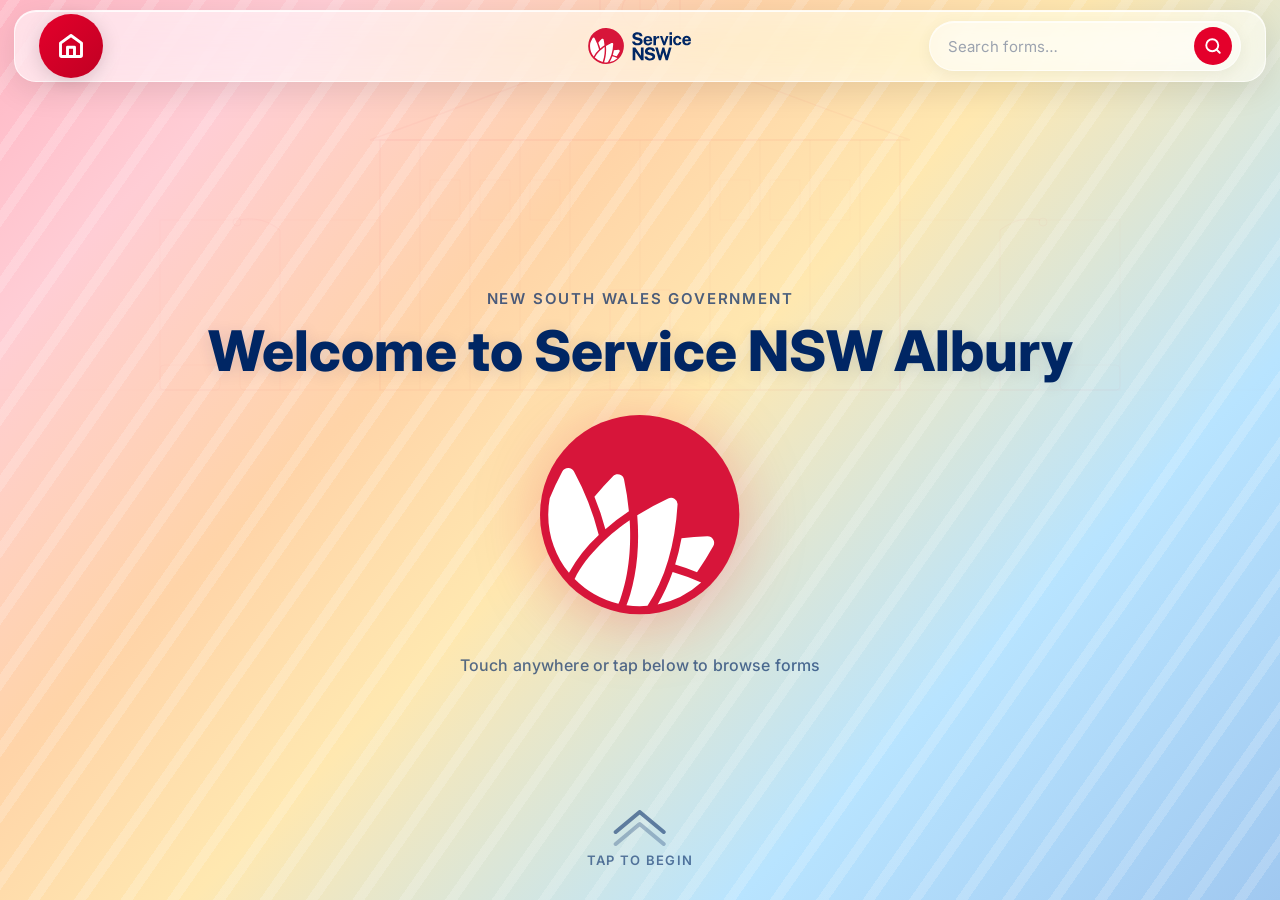
==== commit bb96cfe0: "Floating rounded header, welcome text restored, card-click exit animation - Header: Apple floating i" ====
--- a/index.html
+++ b/index.html
@@ -96,14 +96,15 @@
       </svg>
     </div>
 
-    <!-- Service NSW large logo -->
-    <div class="welcome-logo-wrap">
-      <img src="assets/favicon.svg" alt="Service NSW" class="welcome-logo" width="220">
-    </div>
-
-    <div class="welcome-glass-panel">
+    <div class="welcome-content">
       <p class="welcome-tagline">New South Wales Government</p>
       <h1 class="welcome-heading" id="welcomeHeading">Welcome to Service NSW</h1>
+
+      <!-- Service NSW large logo -->
+      <div class="welcome-logo-wrap">
+        <img src="assets/favicon.svg" alt="Service NSW" class="welcome-logo" width="260">
+      </div>
+
       <p class="welcome-cta">Touch anywhere or tap below to browse forms</p>
     </div>
 
@@ -142,13 +143,13 @@
     });
 
     function goToCategories() {
-      window.location.href = 'categories.html';
+      navigateTo('categories.html');
     }
 
     function handleWelcomeSearch(e) {
       if (e.key === 'Enter') {
         const q = document.getElementById('welcomeSearch').value.trim();
-        if (q) window.location.href = 'categories.html?q=' + encodeURIComponent(q);
+        if (q) navigateTo('categories.html?q=' + encodeURIComponent(q));
         else goToCategories();
       }
     }
--- a/css/kiosk.css
+++ b/css/kiosk.css
@@ -107,24 +107,37 @@
 
 /* --------------------------------------------------------------------------
    4. Header
-   Fixed frosted-glass bar: left nav group | centre logo | right search
+   Floating Apple-style rounded island — glass pill pinned below idle bar
    -------------------------------------------------------------------------- */
 .kiosk-header {
   position: fixed;
-  top: 4px;            /* sits below the idle bar */
-  left: 0;
-  right: 0;
-  height: 80px;
+  top: 10px;           /* floats below the idle bar with a gap */
+  left: 14px;
+  right: 14px;
+  height: 72px;
   display: flex;
   align-items: center;
   justify-content: space-between;
-  padding: 0 28px;
-  background: rgba(255,255,255,0.55);
+  padding: 0 24px;
+  background: rgba(255,255,255,0.58);
   backdrop-filter: blur(28px) saturate(2);
   -webkit-backdrop-filter: blur(28px) saturate(2);
-  border-bottom: 1px solid rgba(255,255,255,0.65);
-  box-shadow: inset 0 1px 0 rgba(255,255,255,0.8), 0 4px 24px rgba(0,0,0,0.08);
+  border: 1px solid rgba(255,255,255,0.70);
+  border-radius: 22px;
+  box-shadow: inset 0 1px 0 rgba(255,255,255,0.85), 0 8px 32px rgba(0,0,0,0.10);
   z-index: 500;
+  animation: header-drop-in 0.45s cubic-bezier(0.34,1.56,0.64,1) both;
+}
+
+@keyframes header-drop-in {
+  from { transform: translateY(-110%); opacity: 0; }
+  to   { transform: translateY(0);     opacity: 1; }
+}
+
+.kiosk-header.header-exit {
+  transition: transform 0.32s cubic-bezier(0.4,0,0.2,1), opacity 0.28s ease;
+  transform: translateY(-130%);
+  opacity: 0;
 }
 
 /* Left cluster: home + back */
@@ -291,7 +304,7 @@
 .screen {
   position: absolute;
   inset: 0;
-  padding-top: 84px;   /* header height (80) + idle bar (4) */
+  padding-top: 96px;   /* floating header (72) + top gap (10) + idle bar (4) + breathing room */
   overflow-y: auto;
   overflow-x: hidden;
   scrollbar-width: thin;
@@ -342,6 +355,17 @@
 .screen.slide-out-right { animation: slide-out-right 0.28s ease forwards; }
 .screen.slide-in-left   { animation: slide-in-left   0.28s ease forwards; }
 
+/* Page-exit: content floats up when navigating deeper */
+@keyframes page-exit-up {
+  from { opacity: 1; transform: translateY(0); }
+  to   { opacity: 0; transform: translateY(-48px); }
+}
+
+.page-exit {
+  animation: page-exit-up 0.32s cubic-bezier(0.4,0,0.2,1) forwards;
+  pointer-events: none;
+}
+
 /* ============================================================
    SCREEN 1 — WELCOME
    ============================================================ */
@@ -361,19 +385,13 @@
   gap: 0;
 }
 
-.welcome-glass-panel {
-  background: rgba(255,255,255,0.28);
-  backdrop-filter: blur(24px) saturate(1.8);
-  -webkit-backdrop-filter: blur(24px) saturate(1.8);
-  border: 1px solid rgba(255,255,255,0.50);
-  box-shadow: inset 0 1px 0 rgba(255,255,255,0.65), 0 12px 40px rgba(0,0,0,0.08);
-  border-radius: 28px;
-  padding: 40px 56px;
+.welcome-content {
+  position: relative;
+  z-index: 1;
   display: flex;
   flex-direction: column;
   align-items: center;
   text-align: center;
-  margin-bottom: 36px;
 }
 
 .welcome-tagline {
@@ -391,7 +409,7 @@
   font-weight: 800;
   color: var(--navy);
   line-height: 1.12;
-  margin-bottom: 0;
+  margin-bottom: 32px;
   text-shadow: 0 2px 16px rgba(0,38,100,0.12);
 }
 
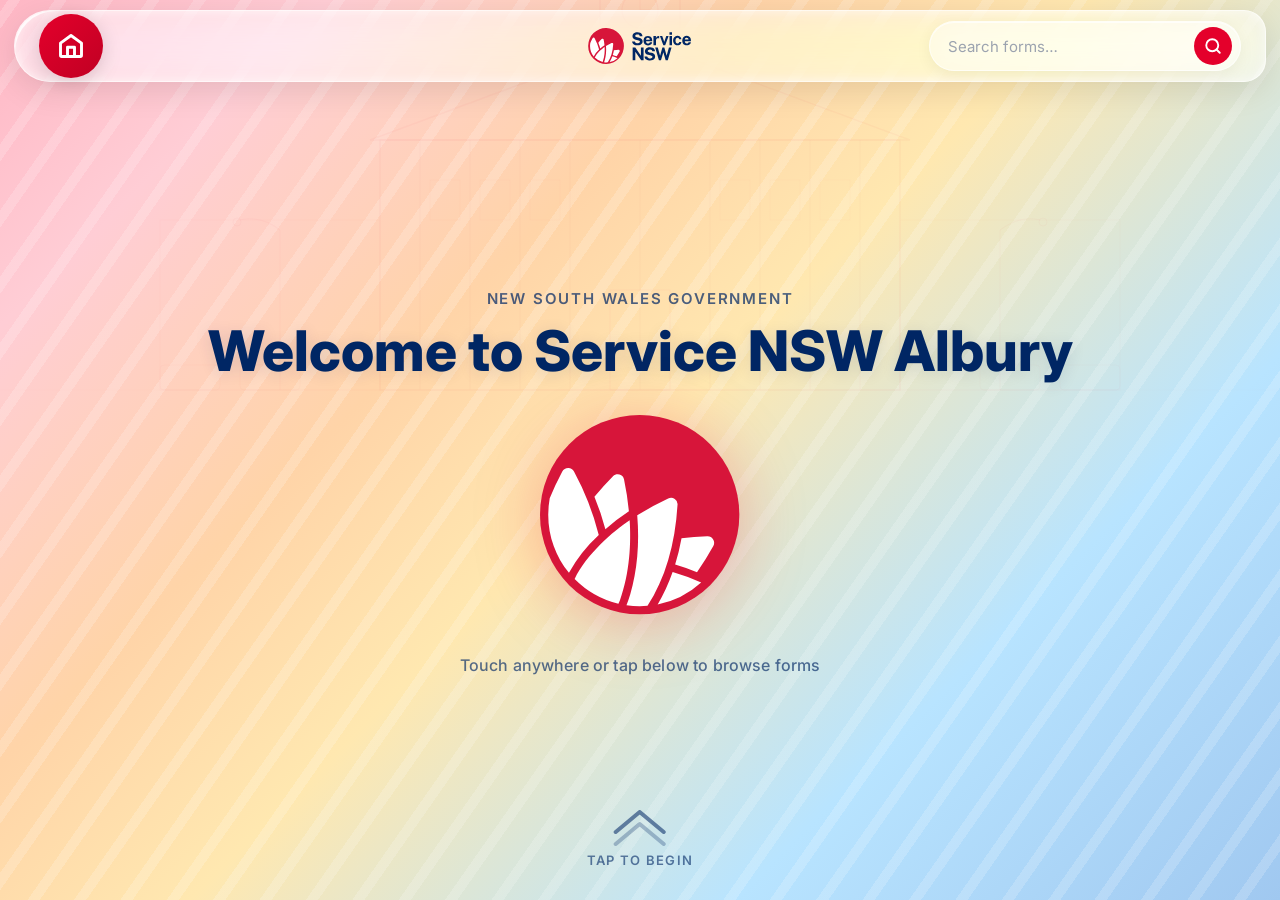
==== commit 99cbc50c: "Implement real SVG lens displacement liquid glass effect Based on the AppCard.vue technique: backdro" ====
--- a/index.html
+++ b/index.html
@@ -156,5 +156,6 @@
 
     applyRipples();
   </script>
+  <script src="js/liquid-glass-filter.js"></script>
 </body>
 </html>
--- a/css/kiosk.css
+++ b/css/kiosk.css
@@ -119,12 +119,15 @@
   align-items: center;
   justify-content: space-between;
   padding: 0 24px;
-  background: rgba(255,255,255,0.58);
-  backdrop-filter: blur(28px) saturate(2);
-  -webkit-backdrop-filter: blur(28px) saturate(2);
+  background: rgba(255,255,255,0.45);
+  backdrop-filter: brightness(1.06) saturate(1.6) blur(18px) url(#liquidGlass);
+  -webkit-backdrop-filter: brightness(1.06) saturate(1.6) blur(18px) url(#liquidGlass);
   border: 1px solid rgba(255,255,255,0.70);
-  border-radius: 22px;
-  box-shadow: inset 0 1px 0 rgba(255,255,255,0.85), 0 8px 32px rgba(0,0,0,0.10);
+  border-radius: 36px 22px 22px 36px;
+  box-shadow:
+    inset 6px 6px 0px -6px rgba(255,255,255,0.85),
+    inset 0 0 10px 1px rgba(255,255,255,0.55),
+    0 8px 32px rgba(0,0,0,0.10);
   z-index: 500;
   animation: header-drop-in 0.45s cubic-bezier(0.34,1.56,0.64,1) both;
 }
@@ -592,11 +595,15 @@
    15. Category Card
    -------------------------------------------------------------------------- */
 .category-card {
-  background: rgba(0,38,100,0.42);
-  backdrop-filter: blur(22px) saturate(1.6);
-  -webkit-backdrop-filter: blur(22px) saturate(1.6);
+  background: rgba(0,38,100,0.38);
+  backdrop-filter: brightness(0.92) saturate(1.5) blur(16px) url(#liquidGlass);
+  -webkit-backdrop-filter: brightness(0.92) saturate(1.5) blur(16px) url(#liquidGlass);
   border: 1px solid rgba(255,255,255,0.22);
-  box-shadow: inset 0 1px 0 rgba(255,255,255,0.28), 0 8px 32px rgba(0,0,80,0.18);
+  box-shadow:
+    inset 6px 6px 0px -6px rgba(255,255,255,0.60),
+    inset 0 0 8px 1px rgba(255,255,255,0.35),
+    0 8px 32px rgba(0,0,80,0.18);
+  filter: drop-shadow(0 6px 20px rgba(0,0,80,0.15));
   border-radius: var(--radius);
   overflow: hidden;
   cursor: pointer;
@@ -698,12 +705,16 @@
 }
 
 .form-card {
-  background: rgba(255,255,255,0.30);
-  backdrop-filter: blur(20px) saturate(1.8);
-  -webkit-backdrop-filter: blur(20px) saturate(1.8);
+  background: rgba(255,255,255,0.26);
+  backdrop-filter: brightness(1.06) saturate(1.6) blur(16px) url(#liquidGlass);
+  -webkit-backdrop-filter: brightness(1.06) saturate(1.6) blur(16px) url(#liquidGlass);
   border: 1px solid rgba(255,255,255,0.50);
   border-left: 4px solid var(--navy);
-  box-shadow: inset 0 1px 0 rgba(255,255,255,0.6), 0 4px 20px rgba(0,0,0,0.08);
+  box-shadow:
+    inset 6px 6px 0px -6px rgba(255,255,255,0.75),
+    inset 0 0 8px 1px rgba(255,255,255,0.45),
+    0 4px 20px rgba(0,0,0,0.08);
+  filter: drop-shadow(0 4px 14px rgba(0,0,32,0.10));
   border-radius: var(--radius);
   padding: 20px 20px 20px 24px;
   display: flex;
@@ -798,11 +809,15 @@
 
 /* Glass card containing the QR code */
 .qr-container {
-  background: rgba(255,255,255,0.55);
-  backdrop-filter: blur(28px) saturate(2);
-  -webkit-backdrop-filter: blur(28px) saturate(2);
+  background: rgba(255,255,255,0.48);
+  backdrop-filter: brightness(1.08) saturate(1.8) blur(20px) url(#liquidGlass);
+  -webkit-backdrop-filter: brightness(1.08) saturate(1.8) blur(20px) url(#liquidGlass);
   border: 1px solid rgba(255,255,255,0.7);
-  box-shadow: inset 0 1px 0 rgba(255,255,255,0.85), 0 16px 56px rgba(0,0,0,0.14);
+  box-shadow:
+    inset 6px 6px 0px -6px rgba(255,255,255,0.90),
+    inset 0 0 12px 2px rgba(255,255,255,0.60),
+    0 16px 56px rgba(0,0,0,0.14);
+  filter: drop-shadow(0 12px 36px rgba(0,0,0,0.14));
   border-radius: 28px;
   padding: 40px;
   margin-bottom: 24px;
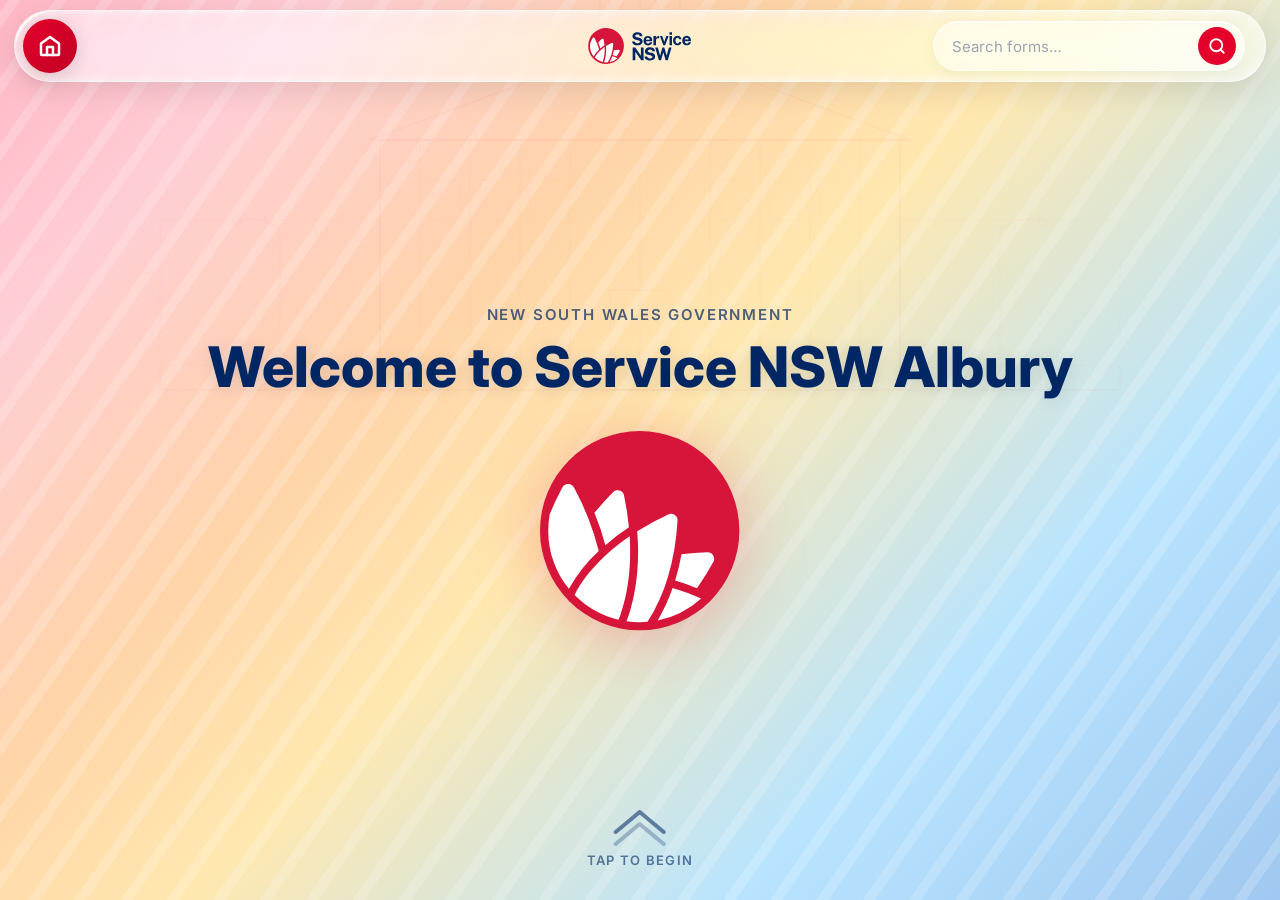
==== commit 31917ae7: "Remove welcome CTA text; replace QR URL hint with Open Form hyperlink - index.html: removed "Touch a" ====
--- a/index.html
+++ b/index.html
@@ -105,7 +105,6 @@
         <img src="assets/favicon.svg" alt="Service NSW" class="welcome-logo" width="260">
       </div>
 
-      <p class="welcome-cta">Touch anywhere or tap below to browse forms</p>
     </div>
 
     <!-- Swipe up / tap chevron CTA -->
--- a/css/kiosk.css
+++ b/css/kiosk.css
@@ -118,12 +118,13 @@
   display: flex;
   align-items: center;
   justify-content: space-between;
-  padding: 0 24px;
+  padding: 0 20px 0 8px;
+  overflow: visible;
   background: rgba(255,255,255,0.45);
   backdrop-filter: brightness(1.06) saturate(1.6) blur(18px) url(#liquidGlass);
   -webkit-backdrop-filter: brightness(1.06) saturate(1.6) blur(18px) url(#liquidGlass);
   border: 1px solid rgba(255,255,255,0.70);
-  border-radius: 36px 22px 22px 36px;
+  border-radius: 36px;
   box-shadow:
     inset 6px 6px 0px -6px rgba(255,255,255,0.85),
     inset 0 0 10px 1px rgba(255,255,255,0.55),
@@ -146,7 +147,7 @@
 /* Left cluster: home + back */
 .header-left {
   display: flex;
-  gap: 12px;
+  gap: 10px;
   align-items: center;
   flex: 1;
 }
@@ -156,8 +157,8 @@
    64 px red circles with white SVG icon + ripple effect
    -------------------------------------------------------------------------- */
 .btn-nav {
-  width: 64px;
-  height: 64px;
+  width: 54px;
+  height: 54px;
   border-radius: 50%;
   background: linear-gradient(135deg, #E4002B 0%, #c00023 100%);
   border: none;
@@ -170,15 +171,14 @@
   position: relative;
   overflow: hidden;
   flex-shrink: 0;
-  /* Minimum 48 px touch target already exceeded by 64 px size */
 }
 
 .btn-nav:hover  { filter: brightness(1.12); }
 .btn-nav:active { transform: scale(0.91); }
 
 .btn-nav svg {
-  width: 28px;
-  height: 28px;
+  width: 24px;
+  height: 24px;
   fill: none;
   stroke: #ffffff;
   stroke-width: 2.5;
@@ -1175,12 +1175,24 @@
 .qr-code-container canvas {
   border-radius: var(--radius-sm);
 }
-.qr-url-hint {
-  font-size: 11px;
-  color: var(--gray);
-  word-break: break-all;
-  max-width: 320px;
-}
+.qr-open-link {
+  display: inline-flex;
+  align-items: center;
+  gap: 6px;
+  margin-top: 12px;
+  padding: 10px 24px;
+  background: var(--navy);
+  color: white;
+  font-size: 14px;
+  font-weight: 700;
+  text-decoration: none;
+  border-radius: 28px;
+  letter-spacing: 0.02em;
+  box-shadow: 0 4px 16px rgba(0,38,100,0.25);
+  transition: filter 0.2s, transform 0.15s;
+}
+.qr-open-link:hover  { filter: brightness(1.15); }
+.qr-open-link:active { transform: scale(0.96); }
 .qr-instructions {
   display: flex;
   flex-direction: row;
